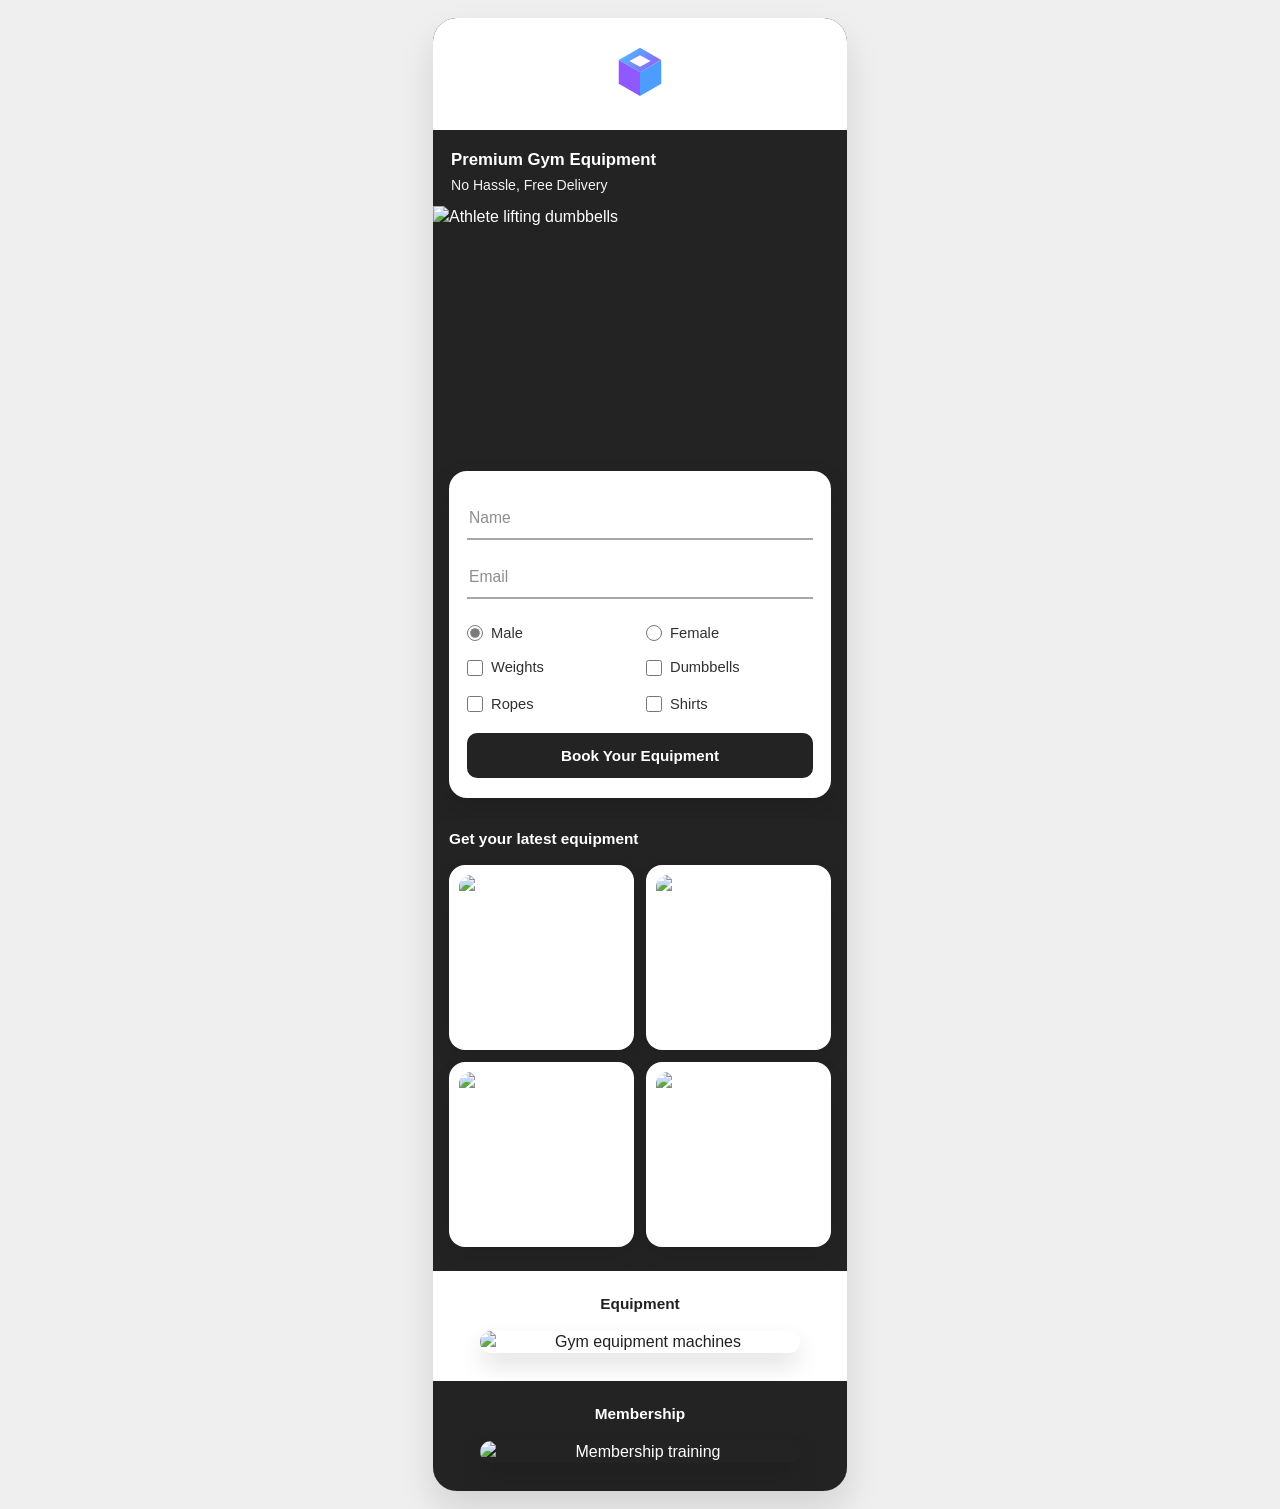
==== mobile.html @ 3a9059c2 "Add Gym Tyme project" ====
<!doctype html>
<html lang="en">
  <head>
    <meta charset="UTF-8" />
    <meta http-equiv="X-UA-Compatible" content="IE=edge" />
    <meta name="viewport" content="width=device-width, initial-scale=1.0" />
    <title>GYM TYME Mobile</title>
    <link rel="stylesheet" href="css/mobile.css" />
  </head>
  <body>
    <main class="phone-page">
      <header class="mobile-nav">
        <img src="images/logo-icon.svg" alt="GYM TYME logo icon" />
      </header>

      <section class="mobile-hero">
        <div class="hero-copy">
          <h2>Premium Gym Equipment</h2>
          <p>No Hassle, Free Delivery</p>
        </div>

        <img
          class="hero-image"
          src="https://images.unsplash.com/photo-1534438327276-14e5300c3a48?auto=format&fit=crop&w=900&q=80"
          alt="Athlete lifting dumbbells"
        />
      </section>

      <section class="form-shell">
        <form class="mobile-form" aria-label="Gym equipment booking form">
          <input
            type="text"
            name="username"
            placeholder="Name"
            autocomplete="name"
            aria-label="Name"
          />
          <input
            type="email"
            name="email"
            placeholder="Email"
            autocomplete="email"
            aria-label="Email"
          />

          <div class="gender-row">
            <label><input type="radio" name="gender" checked /> Male</label>
            <label><input type="radio" name="gender" /> Female</label>
          </div>

          <div class="check-grid">
            <label><input type="checkbox" name="equipment" /> Weights</label>
            <label><input type="checkbox" name="equipment" /> Dumbbells</label>
            <label><input type="checkbox" name="equipment" /> Ropes</label>
            <label><input type="checkbox" name="equipment" /> Shirts</label>
          </div>

          <button type="submit">Book Your Equipment</button>
        </form>
      </section>

      <section class="mobile-equipment-list">
        <h2>Get your latest equipment</h2>

        <div class="equipment-cards">
          <article class="equipment-card">
            <img
              src="https://images.unsplash.com/photo-1581009146145-b5ef050c2e1e?auto=format&fit=crop&w=500&q=80"
              alt="Dumbbells"
            />
          </article>
          <article class="equipment-card">
            <img
              src="https://images.unsplash.com/photo-1517838277536-f5f99be501cd?auto=format&fit=crop&w=500&q=80"
              alt="Barbell"
            />
          </article>
          <article class="equipment-card">
            <img
              src="https://images.unsplash.com/photo-1599058917765-a780eda07a3e?auto=format&fit=crop&w=500&q=80"
              alt="Kettlebell"
            />
          </article>
          <article class="equipment-card">
            <img
              src="https://images.unsplash.com/photo-1571019614242-c5c5dee9f50b?auto=format&fit=crop&w=500&q=80"
              alt="Weight plates"
            />
          </article>
        </div>
      </section>

      <section class="mobile-split">
        <article class="mobile-segment segment-light">
          <h2>Equipment</h2>
          <img
            src="https://images.unsplash.com/photo-1571902943202-507ec2618e8f?auto=format&fit=crop&w=900&q=80"
            alt="Gym equipment machines"
          />
        </article>

        <article class="mobile-segment segment-dark">
          <h2>Membership</h2>
          <img
            src="https://images.unsplash.com/photo-1517836357463-d25dfeac3438?auto=format&fit=crop&w=900&q=80"
            alt="Membership training"
          />
        </article>
      </section>
    </main>
  </body>
</html>
---- css/mobile.css ----
:root {
  --bg: #efefef;
  --panel: #232323;
  --card: #ffffff;
  --text: #212121;
  --line: #a8a8a8;
}

* {
  box-sizing: border-box;
  margin: 0;
  padding: 0;
}

body {
  min-height: 100vh;
  background: var(--bg);
  color: var(--text);
  font-family: Arial, Helvetica, sans-serif;
  line-height: 1.4;
}

img {
  display: block;
  max-width: 100%;
}

.phone-page {
  width: min(100%, 414px);
  margin: 0 auto;
  background: var(--panel);
  min-height: 100vh;
  overflow: hidden;
}

.mobile-nav {
  display: flex;
  align-items: center;
  justify-content: center;
  background: #fff;
  padding: 20px 16px;
}

.mobile-nav img {
  width: min(100%, 240px);
  max-height: 72px;
  height: auto;
}

.mobile-hero {
  background: var(--panel);
  color: #fff;
  padding: 0 0 10px;
}

.hero-copy {
  padding: 20px 18px 10px;
  text-align: left;
}

.hero-copy h2 {
  font-size: 1.05rem;
  font-weight: 700;
  line-height: 1.2;
  margin-bottom: 6px;
}

.hero-copy p {
  color: #f2f2f2;
  font-size: 0.88rem;
}

.hero-image {
  width: 100%;
  height: 255px;
  object-fit: cover;
  object-position: center top;
}

.form-shell {
  background: var(--panel);
  padding: 0 16px 20px;
}

.mobile-form {
  background: var(--card);
  border-radius: 18px;
  padding: 26px 18px 20px;
  box-shadow: 0 14px 30px rgba(0, 0, 0, 0.12);
}

.mobile-form input[type="text"],
.mobile-form input[type="email"] {
  width: 100%;
  border: 0;
  outline: none;
  padding: 12px 2px 11px;
  border-bottom: 2px solid var(--line);
  font-size: 0.98rem;
  color: #777;
  margin-bottom: 16px;
  background: transparent;
  transition: border-color 0.2s ease, color 0.2s ease;
}

.mobile-form input::placeholder {
  color: #8e8e8e;
}

.mobile-form input[type="text"]:focus,
.mobile-form input[type="email"]:focus {
  border-bottom-color: #5b8cff;
  color: #232323;
}

.gender-row,
.check-grid {
  display: grid;
  grid-template-columns: repeat(2, minmax(0, 1fr));
}

.gender-row {
  gap: 12px;
  margin: 8px 0 14px;
}

.check-grid {
  gap: 16px 12px;
  margin-bottom: 18px;
}

.gender-row label,
.check-grid label {
  display: inline-flex;
  align-items: center;
  gap: 8px;
  color: #313131;
  font-size: 0.92rem;
}

.mobile-form input[type="radio"],
.mobile-form input[type="checkbox"] {
  width: 16px;
  height: 16px;
  accent-color: #7b7b7b;
}

.mobile-form button {
  width: 100%;
  border: 0;
  border-radius: 10px;
  background: #232323;
  color: #fff;
  font-size: 0.95rem;
  font-weight: 700;
  padding: 14px 16px;
  cursor: pointer;
  transition: background-color 0.2s ease, transform 0.2s ease;
}

.mobile-form button:hover,
.mobile-form button:focus-visible {
  background: #111;
}

.mobile-form button:active {
  transform: translateY(1px);
}

.mobile-equipment-list {
  background: var(--panel);
  color: #fff;
  padding: 10px 16px 24px;
}

.mobile-equipment-list h2 {
  font-size: 0.96rem;
  font-weight: 700;
  margin-bottom: 16px;
}

.equipment-cards {
  display: grid;
  grid-template-columns: repeat(2, minmax(0, 1fr));
  gap: 12px;
}

.equipment-card {
  background: #fff;
  border-radius: 16px;
  padding: 10px;
  aspect-ratio: 1 / 1;
  display: grid;
  place-items: center;
  box-shadow: 0 10px 20px rgba(0, 0, 0, 0.08);
}

.equipment-card img {
  width: 100%;
  height: 100%;
  object-fit: cover;
  border-radius: 12px;
}

.mobile-split {
  background: var(--bg);
}

.mobile-segment {
  text-align: center;
  padding: 22px 16px 28px;
}

.mobile-segment h2 {
  font-size: 0.96rem;
  font-weight: 700;
  margin-bottom: 16px;
}

.mobile-segment img {
  width: 100%;
  max-width: 320px;
  margin: 0 auto;
  border-radius: 18px;
  object-fit: cover;
  box-shadow: 0 12px 24px rgba(0, 0, 0, 0.12);
}

.segment-light {
  background: #fff;
  color: #212121;
}

.segment-dark {
  background: var(--panel);
  color: #fff;
}

@media (min-width: 415px) {
  body {
    padding: 18px;
  }

  .phone-page {
    box-shadow: 0 18px 36px rgba(0, 0, 0, 0.12);
    border-radius: 24px;
  }
}

@media (min-width: 768px) and (max-width: 1024px) {
  body {
    padding: 28px;
  }

  .phone-page {
    width: min(100%, 820px);
  }

  .mobile-nav {
    padding: 28px 24px;
  }

  .mobile-nav img {
    width: min(100%, 300px);
    max-height: 90px;
  }

  .hero-copy {
    padding: 28px 28px 14px;
  }

  .hero-copy h2 {
    font-size: 2rem;
  }

  .hero-copy p {
    font-size: 1.2rem;
  }

  .hero-image {
    height: 400px;
  }

  .form-shell {
    padding: 0 28px 28px;
  }

  .mobile-form {
    padding: 34px 28px 28px;
    border-radius: 24px;
  }

  .mobile-form input[type="text"],
  .mobile-form input[type="email"] {
    font-size: 1.1rem;
    margin-bottom: 22px;
  }

  .gender-row,
  .check-grid {
    gap: 18px 18px;
  }

  .gender-row label,
  .check-grid label {
    font-size: 1rem;
  }

  .mobile-form button {
    font-size: 1.05rem;
    padding: 16px 18px;
  }

  .mobile-equipment-list {
    padding: 18px 28px 32px;
  }

  .mobile-equipment-list h2,
  .mobile-segment h2 {
    font-size: 1.4rem;
    margin-bottom: 20px;
  }

  .equipment-cards {
    gap: 18px;
  }

  .equipment-card {
    border-radius: 20px;
    padding: 14px;
  }

  .mobile-split {
    display: grid;
    grid-template-columns: repeat(2, minmax(0, 1fr));
  }

  .mobile-segment {
    padding: 28px 20px 34px;
  }

  .mobile-segment img {
    max-width: 100%;
    height: 280px;
  }
}
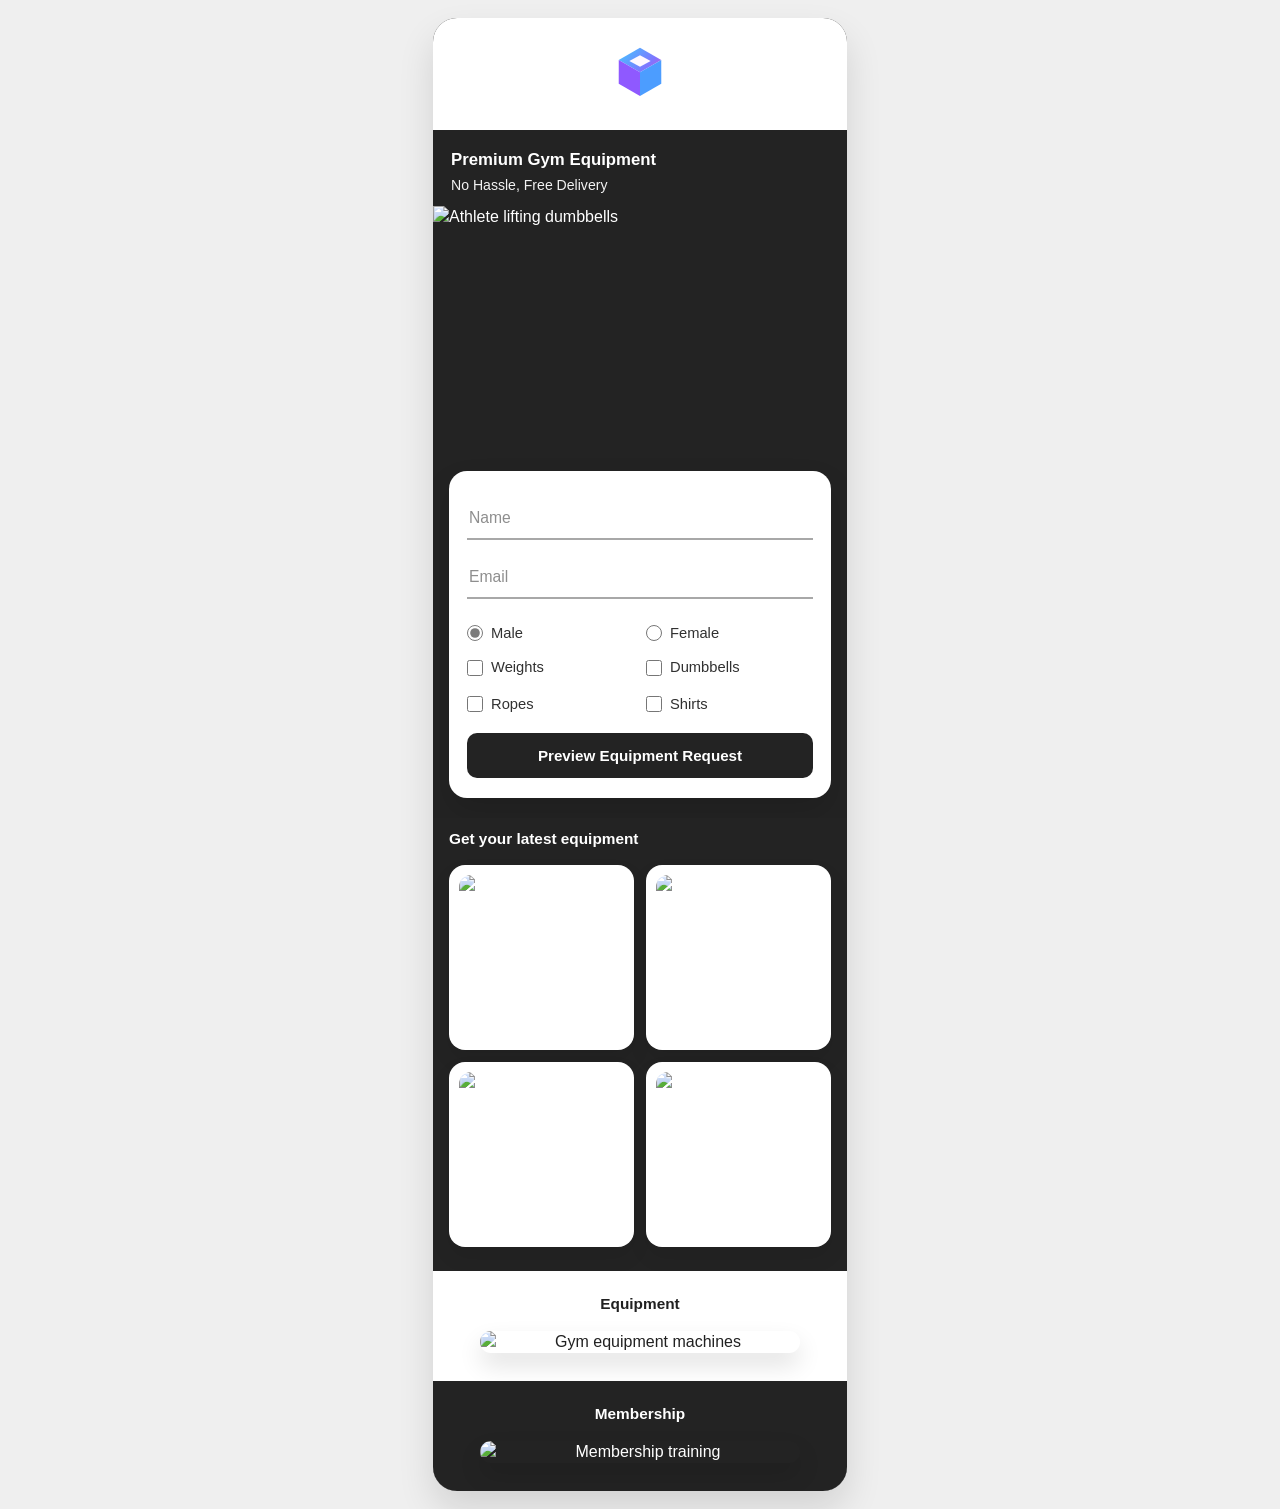
==== commit 2d92b1f1: "Make mobile equipment request preview usable" ====
--- a/mobile.html
+++ b/mobile.html
@@ -32,6 +32,7 @@
             type="text"
             name="username"
             placeholder="Name"
+            required
             autocomplete="name"
             aria-label="Name"
           />
@@ -39,23 +40,25 @@
             type="email"
             name="email"
             placeholder="Email"
+            required
             autocomplete="email"
             aria-label="Email"
           />
 
           <div class="gender-row">
-            <label><input type="radio" name="gender" checked /> Male</label>
-            <label><input type="radio" name="gender" /> Female</label>
+            <label><input type="radio" name="gender" value="Male" checked /> Male</label>
+            <label><input type="radio" name="gender" value="Female" /> Female</label>
           </div>
 
           <div class="check-grid">
-            <label><input type="checkbox" name="equipment" /> Weights</label>
-            <label><input type="checkbox" name="equipment" /> Dumbbells</label>
-            <label><input type="checkbox" name="equipment" /> Ropes</label>
-            <label><input type="checkbox" name="equipment" /> Shirts</label>
+            <label><input type="checkbox" name="equipment" value="Weights" /> Weights</label>
+            <label><input type="checkbox" name="equipment" value="Dumbbells" /> Dumbbells</label>
+            <label><input type="checkbox" name="equipment" value="Ropes" /> Ropes</label>
+            <label><input type="checkbox" name="equipment" value="Shirts" /> Shirts</label>
           </div>
 
-          <button type="submit">Book Your Equipment</button>
+          <button type="submit">Preview Equipment Request</button>
+          <p class="form-status" role="status" aria-live="polite"></p>
         </form>
       </section>
 
@@ -108,5 +111,22 @@
         </article>
       </section>
     </main>
+    <script>
+      document.querySelectorAll(".mobile-form").forEach((form) => {
+        form.addEventListener("submit", (event) => {
+          event.preventDefault();
+          const status = form.querySelector(".form-status");
+          const data = new FormData(form);
+          const equipment = data.getAll("equipment");
+          if (!equipment.length) {
+            status.textContent = "Choose at least one equipment item to preview your request.";
+            return;
+          }
+          status.textContent = "Demo preview only — no booking was sent. Request for " +
+            data.get("username") + " (" + data.get("email") + "): " +
+            equipment.join(", ") + ".";
+        });
+      });
+    </script>
   </body>
 </html>
